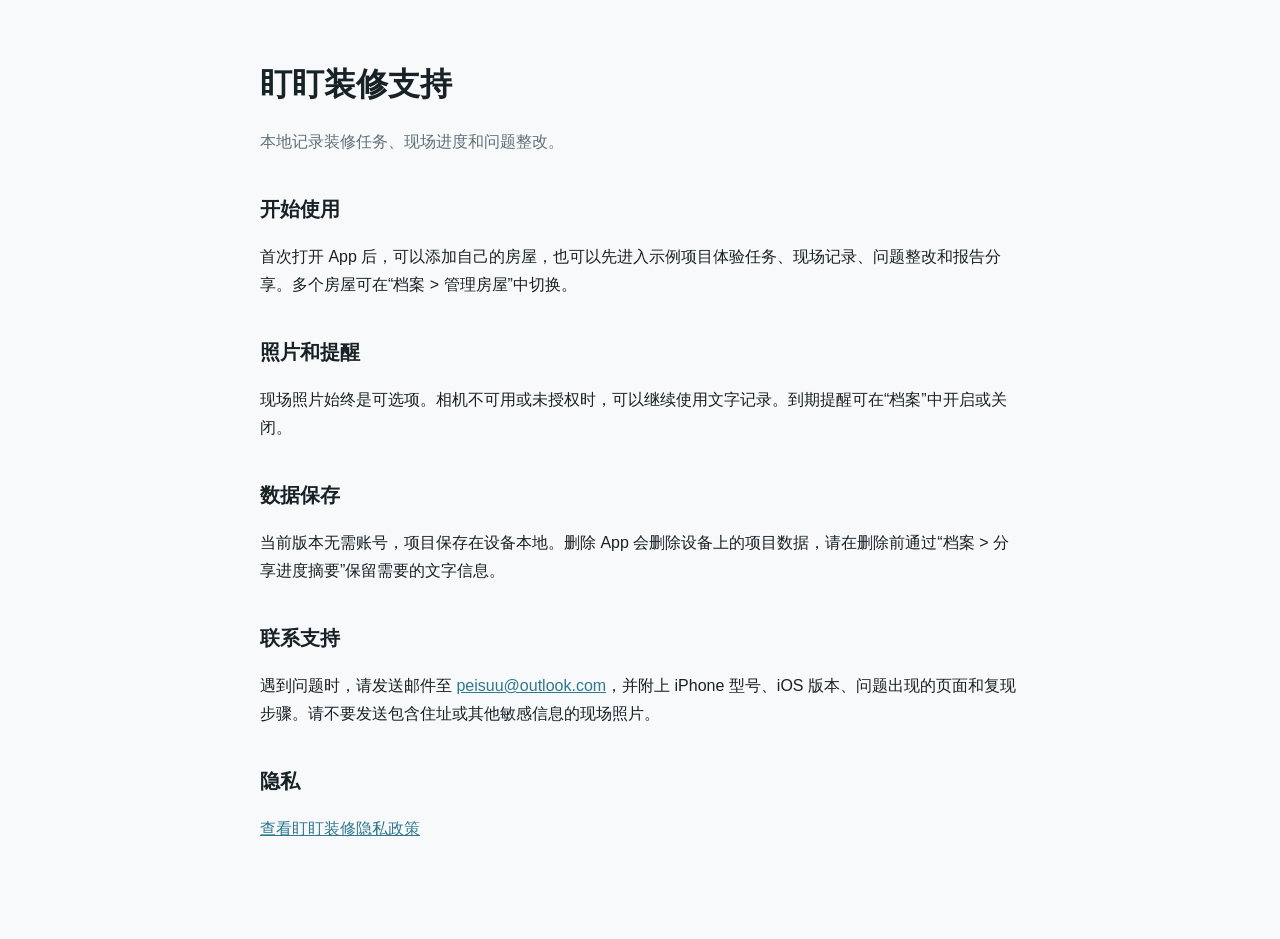
==== index.html @ 21f6b6c5 "Publish support and privacy pages" ====
<!doctype html>
<html lang="zh-CN">
<head>
  <meta charset="utf-8">
  <meta name="viewport" content="width=device-width, initial-scale=1">
  <title>盯盯装修支持</title>
  <style>
    :root { color-scheme: light dark; font-family: -apple-system, BlinkMacSystemFont, "PingFang SC", sans-serif; }
    body { margin: 0; color: #172126; background: #f7f9fa; line-height: 1.75; }
    main { width: min(760px, calc(100% - 40px)); margin: 0 auto; padding: 56px 0 80px; }
    h1 { margin: 0 0 8px; font-size: 32px; letter-spacing: 0; }
    h2 { margin: 36px 0 8px; font-size: 20px; letter-spacing: 0; }
    p, li { font-size: 16px; }
    .lead { color: #607078; margin-bottom: 32px; }
    a { color: #2f788e; }
    @media (prefers-color-scheme: dark) {
      body { color: #eef4f5; background: #111718; }
      .lead { color: #9eafb5; }
      a { color: #79bdd0; }
    }
  </style>
</head>
<body>
  <main>
    <h1>盯盯装修支持</h1>
    <p class="lead">本地记录装修任务、现场进度和问题整改。</p>

    <h2>开始使用</h2>
    <p>首次打开 App 后，可以添加自己的房屋，也可以先进入示例项目体验任务、现场记录、问题整改和报告分享。多个房屋可在“档案 > 管理房屋”中切换。</p>

    <h2>照片和提醒</h2>
    <p>现场照片始终是可选项。相机不可用或未授权时，可以继续使用文字记录。到期提醒可在“档案”中开启或关闭。</p>

    <h2>数据保存</h2>
    <p>当前版本无需账号，项目保存在设备本地。删除 App 会删除设备上的项目数据，请在删除前通过“档案 > 分享进度摘要”保留需要的文字信息。</p>

    <h2>联系支持</h2>
    <p>遇到问题时，请发送邮件至 <a href="mailto:peisuu@outlook.com">peisuu@outlook.com</a>，并附上 iPhone 型号、iOS 版本、问题出现的页面和复现步骤。请不要发送包含住址或其他敏感信息的现场照片。</p>

    <h2>隐私</h2>
    <p><a href="privacy-policy.html">查看盯盯装修隐私政策</a></p>
  </main>
</body>
</html>
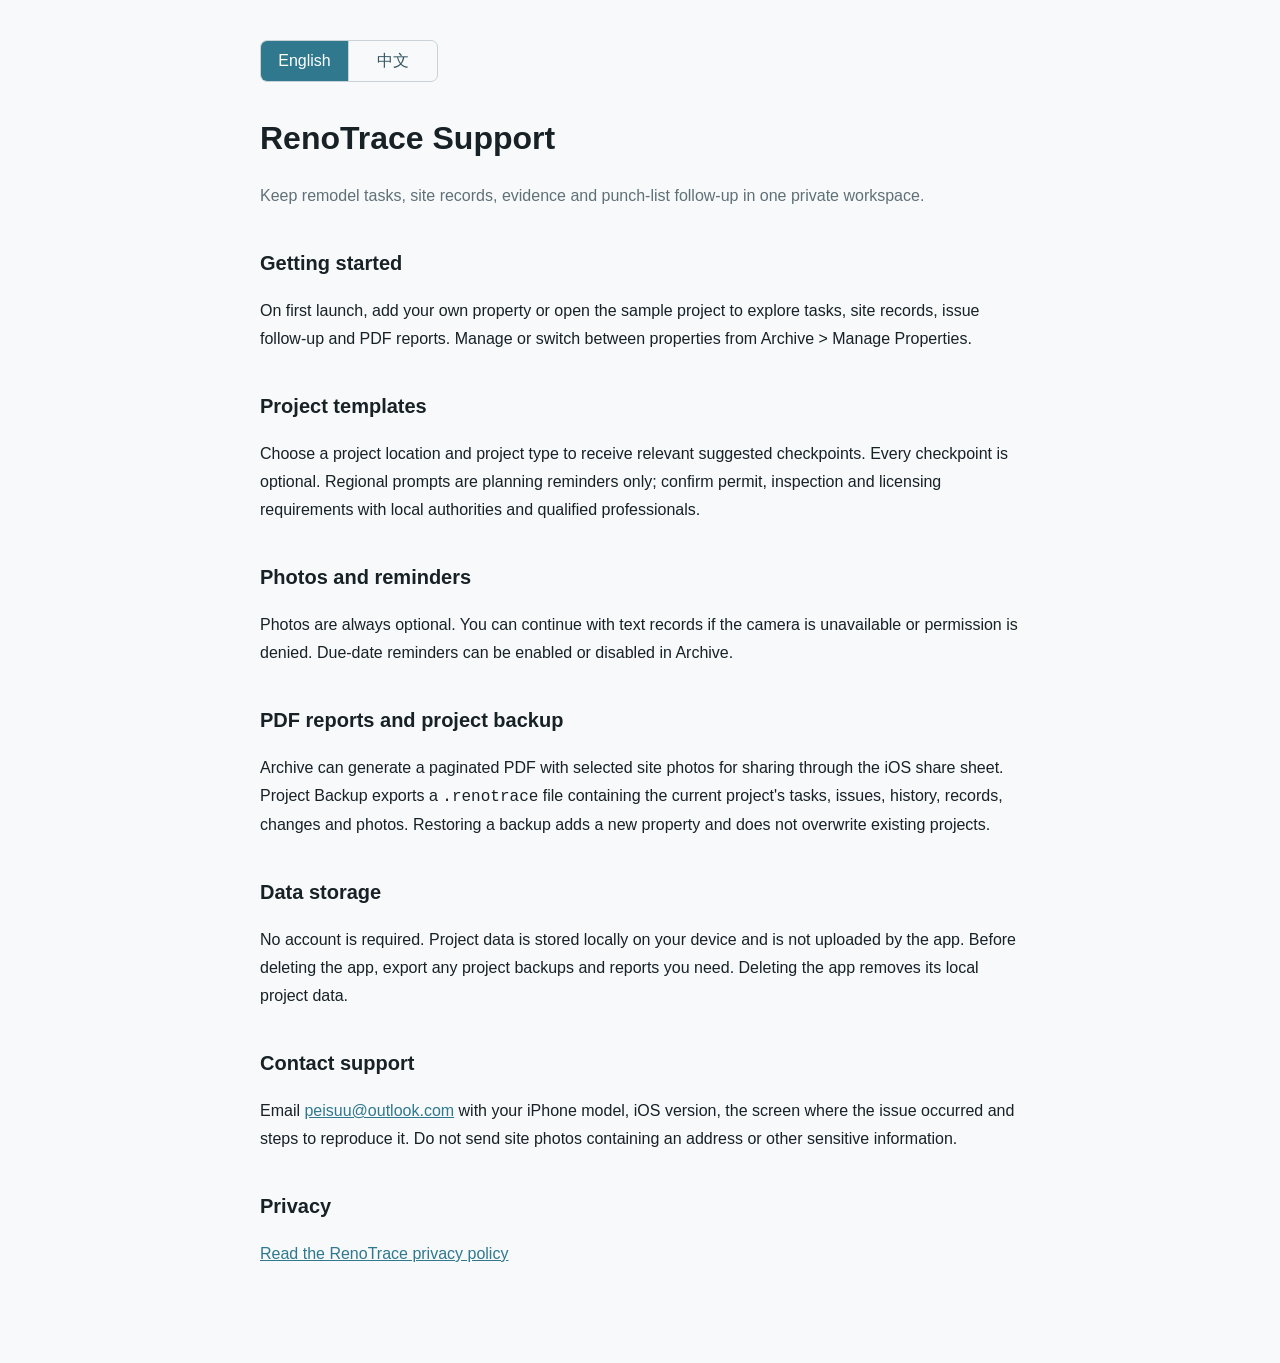
==== commit 870bb78c: "Add bilingual RenoTrace support pages" ====
--- a/index.html
+++ b/index.html
@@ -1,44 +1,112 @@
 <!doctype html>
-<html lang="zh-CN">
+<html lang="en">
 <head>
   <meta charset="utf-8">
   <meta name="viewport" content="width=device-width, initial-scale=1">
-  <title>盯盯装修支持</title>
+  <title>RenoTrace Support</title>
   <style>
     :root { color-scheme: light dark; font-family: -apple-system, BlinkMacSystemFont, "PingFang SC", sans-serif; }
     body { margin: 0; color: #172126; background: #f7f9fa; line-height: 1.75; }
-    main { width: min(760px, calc(100% - 40px)); margin: 0 auto; padding: 56px 0 80px; }
-    h1 { margin: 0 0 8px; font-size: 32px; letter-spacing: 0; }
+    main { width: min(760px, calc(100% - 40px)); margin: 0 auto; padding: 40px 0 80px; }
+    h1 { margin: 28px 0 8px; font-size: 32px; letter-spacing: 0; }
     h2 { margin: 36px 0 8px; font-size: 20px; letter-spacing: 0; }
     p, li { font-size: 16px; }
     .lead { color: #607078; margin-bottom: 32px; }
+    .language-picker { display: inline-flex; border: 1px solid #c9d3d7; border-radius: 7px; overflow: hidden; }
+    .language-picker button { min-width: 88px; min-height: 38px; padding: 6px 14px; border: 0; border-right: 1px solid #c9d3d7; color: #35545f; background: transparent; font: inherit; cursor: pointer; }
+    .language-picker button:last-child { border-right: 0; }
+    .language-picker button[aria-selected="true"] { color: #ffffff; background: #2f788e; }
     a { color: #2f788e; }
+    [hidden] { display: none; }
     @media (prefers-color-scheme: dark) {
       body { color: #eef4f5; background: #111718; }
       .lead { color: #9eafb5; }
+      .language-picker { border-color: #4b5c62; }
+      .language-picker button { color: #b7c8ce; border-color: #4b5c62; }
+      .language-picker button[aria-selected="true"] { color: #081316; background: #79bdd0; }
       a { color: #79bdd0; }
     }
   </style>
 </head>
 <body>
   <main>
-    <h1>盯盯装修支持</h1>
-    <p class="lead">本地记录装修任务、现场进度和问题整改。</p>
+    <div class="language-picker" role="tablist" aria-label="Language">
+      <button type="button" role="tab" data-language="en" aria-selected="true">English</button>
+      <button type="button" role="tab" data-language="zh-Hans" aria-selected="false">中文</button>
+    </div>
 
-    <h2>开始使用</h2>
-    <p>首次打开 App 后，可以添加自己的房屋，也可以先进入示例项目体验任务、现场记录、问题整改和报告分享。多个房屋可在“档案 > 管理房屋”中切换。</p>
+    <section data-content="en">
+      <h1>RenoTrace Support</h1>
+      <p class="lead">Keep remodel tasks, site records, evidence and punch-list follow-up in one private workspace.</p>
 
-    <h2>照片和提醒</h2>
-    <p>现场照片始终是可选项。相机不可用或未授权时，可以继续使用文字记录。到期提醒可在“档案”中开启或关闭。</p>
+      <h2>Getting started</h2>
+      <p>On first launch, add your own property or open the sample project to explore tasks, site records, issue follow-up and PDF reports. Manage or switch between properties from Archive &gt; Manage Properties.</p>
 
-    <h2>数据保存</h2>
-    <p>当前版本无需账号，项目保存在设备本地。删除 App 会删除设备上的项目数据，请在删除前通过“档案 > 分享进度摘要”保留需要的文字信息。</p>
+      <h2>Project templates</h2>
+      <p>Choose a project location and project type to receive relevant suggested checkpoints. Every checkpoint is optional. Regional prompts are planning reminders only; confirm permit, inspection and licensing requirements with local authorities and qualified professionals.</p>
 
-    <h2>联系支持</h2>
-    <p>遇到问题时，请发送邮件至 <a href="mailto:peisuu@outlook.com">peisuu@outlook.com</a>，并附上 iPhone 型号、iOS 版本、问题出现的页面和复现步骤。请不要发送包含住址或其他敏感信息的现场照片。</p>
+      <h2>Photos and reminders</h2>
+      <p>Photos are always optional. You can continue with text records if the camera is unavailable or permission is denied. Due-date reminders can be enabled or disabled in Archive.</p>
 
-    <h2>隐私</h2>
-    <p><a href="privacy-policy.html">查看盯盯装修隐私政策</a></p>
+      <h2>PDF reports and project backup</h2>
+      <p>Archive can generate a paginated PDF with selected site photos for sharing through the iOS share sheet. Project Backup exports a <code>.renotrace</code> file containing the current project's tasks, issues, history, records, changes and photos. Restoring a backup adds a new property and does not overwrite existing projects.</p>
+
+      <h2>Data storage</h2>
+      <p>No account is required. Project data is stored locally on your device and is not uploaded by the app. Before deleting the app, export any project backups and reports you need. Deleting the app removes its local project data.</p>
+
+      <h2>Contact support</h2>
+      <p>Email <a href="mailto:peisuu@outlook.com">peisuu@outlook.com</a> with your iPhone model, iOS version, the screen where the issue occurred and steps to reproduce it. Do not send site photos containing an address or other sensitive information.</p>
+
+      <h2>Privacy</h2>
+      <p><a href="privacy-policy.html">Read the RenoTrace privacy policy</a></p>
+    </section>
+
+    <section data-content="zh-Hans" hidden>
+      <h1>盯盯装修支持</h1>
+      <p class="lead">本地记录装修任务、现场证据和问题整改。</p>
+
+      <h2>开始使用</h2>
+      <p>首次打开 App 后，可以添加自己的房屋，也可以先进入示例项目体验任务、现场记录、问题整改和 PDF 报告。多个房屋可在“档案 &gt; 管理房屋”中切换。</p>
+
+      <h2>项目模板</h2>
+      <p>选择项目所在地和项目类型后，App 会提供对应的建议检查任务。每项任务都可单独选择。地区提示只用于项目准备，请向当地主管机构和有资质的专业人员确认审批、检查与持证要求。</p>
+
+      <h2>照片和提醒</h2>
+      <p>现场照片始终是可选项。相机不可用或未授权时，可以继续使用文字记录。到期提醒可在“档案”中开启或关闭。</p>
+
+      <h2>PDF 报告和项目备份</h2>
+      <p>“档案”可生成包含所选现场照片的分页 PDF，并通过 iOS 系统分享。“项目备份”会导出包含任务、问题历史、现场记录、变更和照片的 <code>.renotrace</code> 文件。恢复时会加入一个新房屋，不会覆盖已有项目。</p>
+
+      <h2>数据保存</h2>
+      <p>当前版本无需账号，项目保存在设备本地，App 不会主动上传。删除 App 前，请先导出需要保留的项目备份和报告；删除 App 会移除设备上的本地项目数据。</p>
+
+      <h2>联系支持</h2>
+      <p>遇到问题时，请发送邮件至 <a href="mailto:peisuu@outlook.com">peisuu@outlook.com</a>，并附上 iPhone 型号、iOS 版本、问题出现的页面和复现步骤。请不要发送包含住址或其他敏感信息的现场照片。</p>
+
+      <h2>隐私</h2>
+      <p><a href="privacy-policy.html">查看盯盯装修隐私政策</a></p>
+    </section>
   </main>
+  <script>
+    const languageButtons = document.querySelectorAll("[data-language]");
+    const contentPanels = document.querySelectorAll("[data-content]");
+
+    function showLanguage(language) {
+      const useChinese = language === "zh-Hans";
+      document.documentElement.lang = useChinese ? "zh-CN" : "en";
+      document.title = useChinese ? "盯盯装修支持" : "RenoTrace Support";
+      languageButtons.forEach((button) => {
+        button.setAttribute("aria-selected", button.dataset.language === language ? "true" : "false");
+      });
+      contentPanels.forEach((panel) => {
+        panel.hidden = panel.dataset.content !== language;
+      });
+    }
+
+    languageButtons.forEach((button) => {
+      button.addEventListener("click", () => showLanguage(button.dataset.language));
+    });
+    showLanguage(navigator.language.toLowerCase().startsWith("zh") ? "zh-Hans" : "en");
+  </script>
 </body>
 </html>
